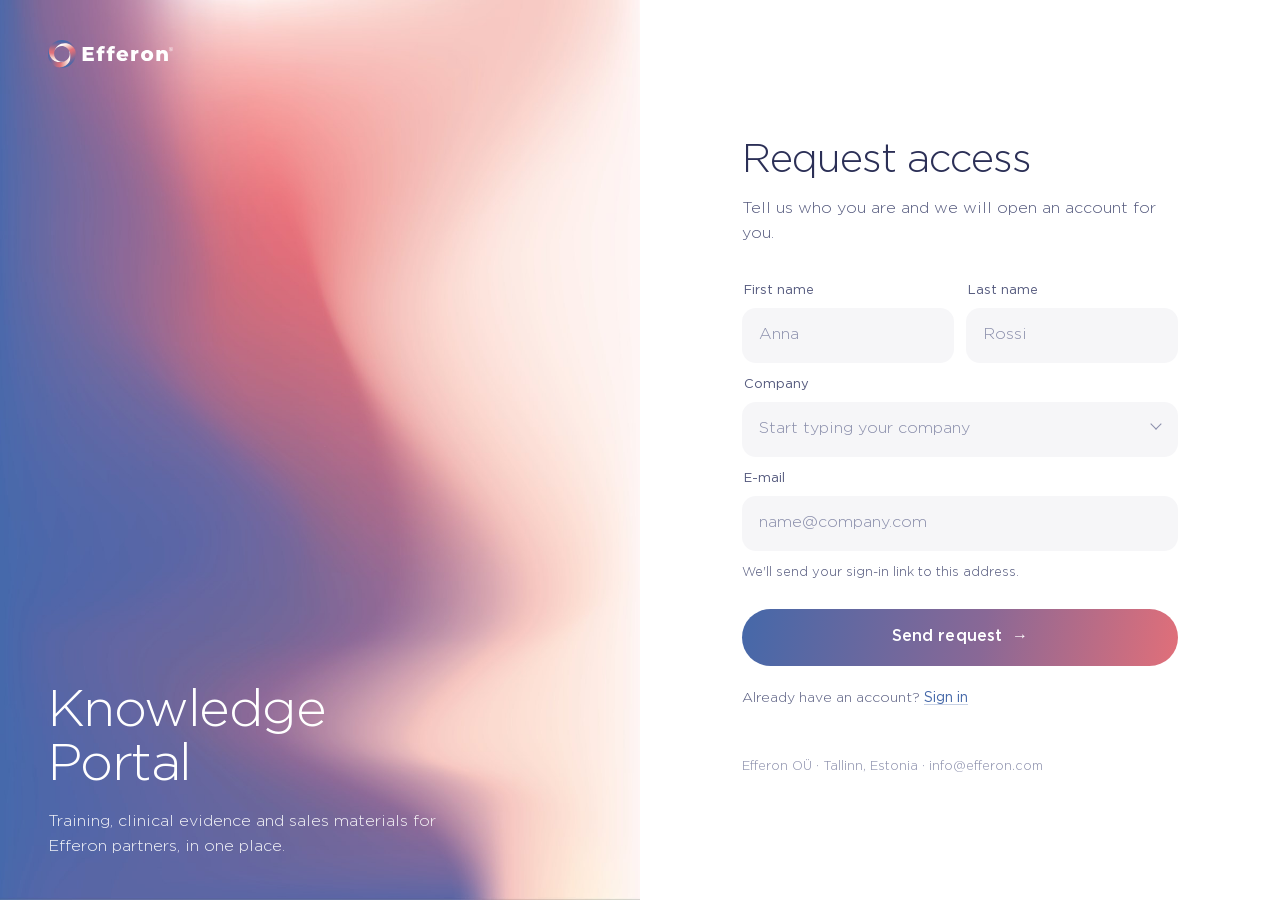
==== index.html @ 38ed892b "Label: E-mail (personal addresses are fine) Co-Authored-By: Claude Opus 5.5 (1M context) <noreply@an" ====
<!doctype html>
<html lang="en"><head><meta charset="utf-8"><meta name="viewport" content="width=device-width,initial-scale=1">
<title>Request access — Efferon Knowledge Portal</title><meta name="robots" content="noindex">
<link rel="stylesheet" href="common.css">
<link rel="icon" type="image/png" href="assets/icon.png">
<script>
  /* THE ONE THING TO SET: the Apps Script web app /exec URL. Empty = demo mode, nothing is sent. */
  window.EFR_ENDPOINT = "";
</script><style>
body{background:#fff}
.split{display:grid;grid-template-columns:minmax(0,1fr) minmax(0,1fr);min-height:100vh}
.art{position:relative;background:#4568a9 url("assets/gradient-flip.jpg") center/cover;color:#fff;padding:40px 48px;
  display:flex;flex-direction:column;justify-content:space-between;overflow:hidden}
.art .logo{align-self:flex-start}
.art h2{font-weight:300;font-size:52px;line-height:1.04;letter-spacing:-.03em;margin:0 0 18px;max-width:11ch}
.art p{font-weight:300;font-size:16px;margin:0;max-width:36ch;opacity:.92}
.side{display:flex;flex-direction:column;justify-content:center;padding:48px 8vw 32px}
#box{width:100%;max-width:440px}
.foot{font-size:12.5px;font-weight:300;color:var(--ink-3);margin:48px 0 0}
.foot a{text-decoration:none}
.btn{background:var(--grad)}
.side .alt{text-align:left}
@media(max-width:860px){.split{grid-template-columns:1fr;min-height:0}
  .art{min-height:280px;padding:24px 22px;background:linear-gradient(0deg,rgba(43,47,86,.38),rgba(43,47,86,0) 70%),#4568a9 url("assets/gradient-wide.jpg") center/cover}.art .logo{align-self:flex-start}
.art h2{font-size:34px}.logo{height:24px}
  .side{padding:36px 22px 28px}#box{max-width:none}}

.combo .chev{position:absolute;right:18px;top:45px;width:8px;height:8px;border-right:1.5px solid var(--ink-3);border-bottom:1.5px solid var(--ink-3);transform:rotate(45deg);pointer-events:none;transition:transform .2s var(--ease)}
.combo.open .chev{transform:translateY(4px) rotate(-135deg)}
.combo input#company{padding-right:44px}
.list{position:absolute;z-index:5;left:0;right:0;top:calc(100% + 6px);margin:0;padding:6px;list-style:none;background:#fff;
  border:1px solid var(--line);border-radius:16px;box-shadow:0 24px 48px -24px rgba(43,47,86,.35);max-height:292px;overflow:auto}
.list li{display:flex;align-items:baseline;justify-content:space-between;gap:14px;padding:11px 12px;border-radius:10px;cursor:pointer;font-size:15px}
.list li .c{font-size:12.5px;font-weight:300;color:var(--ink-3);white-space:nowrap;overflow:hidden;text-overflow:ellipsis;max-width:45%}
.list li[aria-selected="true"],.list li:hover{background:var(--fill)}
.list li.add{color:var(--blue);border-top:1px solid var(--line);border-radius:0 0 10px 10px;margin-top:4px;padding-top:13px}
.list li.add:first-child{border-top:0;margin-top:0;border-radius:10px}
.list li.empty{color:var(--ink-3);font-weight:300;cursor:default;background:none}
.list mark{background:none;color:inherit;font-weight:500}
.newtag{display:none;font-size:12.5px;font-weight:300;color:var(--ink-2);margin:7px 0 0 2px}
.combo.is-new .newtag{display:block}
</style></head><body><div class="split">
<aside class="art"><img class="logo" src="assets/logo-white.svg" alt="Efferon">
  <div><h2>Knowledge Portal</h2><p>Training, clinical evidence and sales materials for Efferon partners, in one place.</p></div></aside>
<main class="side"><section id="box"><form id="form" novalidate>
  <div class="trap" aria-hidden="true"><label for="hp">Leave empty</label><input id="hp" name="hp" tabindex="-1" autocomplete="off"></div>
  <h1 class="title">Request access</h1>
  <p class="lede">Tell us who you are and we will open an account for you.</p>
  <div class="row">
    <div class="f"><label for="first">First name</label><input id="first" name="first_name" required autocomplete="given-name" placeholder="Anna"></div>
    <div class="f"><label for="last">Last name</label><input id="last" name="last_name" required autocomplete="family-name" placeholder="Rossi"></div>
  </div>
  <div class="f combo" id="combo">
    <label for="company">Company</label>
    <input id="company" name="company" required autocomplete="off" placeholder="Start typing your company"
      role="combobox" aria-expanded="false" aria-controls="company-list" aria-autocomplete="list">
    <input type="hidden" name="company_listed" id="company_listed" value="">
    <span class="chev" aria-hidden="true"></span>
    <p class="newtag">New company &mdash; we'll add it to our list.</p>
    <ul class="list" id="company-list" role="listbox" hidden></ul>
  </div>
  <div class="f"><label for="email">E-mail</label><input id="email" name="email" type="email" required autocomplete="email" placeholder="name@company.com"></div>
  <p class="note">We'll send your sign-in link to this address.</p>
  <button class="btn" id="send" type="submit">Send request <span class="arr">&rarr;</span></button>
  <p class="err" role="alert">The request didn't reach us. Please try again in a minute, or write to <a href="mailto:info@efferon.com">info@efferon.com</a>.</p>
</form>
<div class="sent" role="status">
  <div class="tick"><svg viewBox="0 0 24 24" fill="none" stroke="#fff" stroke-width="2" stroke-linecap="round" stroke-linejoin="round"><path d="M5 12.5l4.5 4.5L19 7.5"/></svg></div>
  <h1 class="title">Thank you</h1>
  <p class="lede">We've received your request. Your sign-in link will arrive at the address you gave us &mdash; usually within one working day.</p>
</div><p class="alt">Already have an account? <a href="https://efferon.zendesk.com/hc/en-001">Sign in</a></p></section>
<p class="foot">Efferon O&Uuml; &middot; Tallinn, Estonia &middot; <a href="mailto:info@efferon.com">info@efferon.com</a></p></main></div>
<script>
(function () {
  var ENDPOINT = window.EFR_ENDPOINT;
  var form = document.getElementById("form"), box = document.getElementById("box"), btn = document.getElementById("send");
  form.addEventListener("input", function (e) { e.target.classList.remove("bad"); });
  form.addEventListener("submit", function (e) {
    e.preventDefault();
    var bad = [].filter.call(form.querySelectorAll("input[required]"), function (i) { return !i.checkValidity() || !i.value.trim(); });
    bad.forEach(function (i) { i.classList.add("bad"); });
    if (bad.length) { bad[0].focus(); return; }
    box.classList.remove("fail"); btn.disabled = true; btn.firstChild.nodeValue = "Sending… ";
    var data = {}; new FormData(form).forEach(function (v, k) { data[k] = String(v).trim(); });
    var done = function () { box.classList.add("done"); };
    if (!ENDPOINT) { setTimeout(done, 700); return; }
    // text/plain = a "simple" request, no CORS preflight (Apps Script cannot answer one).
    fetch(ENDPOINT, { method: "POST", headers: { "Content-Type": "text/plain;charset=utf-8" }, body: JSON.stringify(data) })
      .then(function (r) { return r.json(); })
      .then(function (res) { if (res && res.ok) done(); else throw 0; })
      .catch(function () { box.classList.add("fail"); btn.disabled = false; btn.firstChild.nodeValue = "Send request "; });
  });
})();
</script><script>
/* Company picker. The list comes from the Platform Access sheet via the Apps Script (GET ?list=companies),
   so it updates by itself whenever the sheet changes. DEMO below is used only while ENDPOINT is empty. */
(function () {
  var ENDPOINT = window.EFR_ENDPOINT;
  var DEMO = [{"name": "Medigroup Australia Pty Ltd", "country": "Australia"}, {"name": "Min Medical GmbH", "country": "Austria"}, {"name": "SaniMed EOD", "country": "Bulgaria"}, {"name": "Meditrade Ltd.", "country": "Czech Republic, Slovakia"}, {"name": "Efferon OÜ", "country": "Estonia, Latvia"}, {"name": "DIAMED medTEC GmbH", "country": "Germany"}, {"name": "Verma Drungs SA", "country": "Greece"}, {"name": "Medial Kft", "country": "Hungary"}, {"name": "Helmier Private Limited", "country": "India"}, {"name": "Systemedic Ltd.", "country": "Israel"}, {"name": "Gada Italia", "country": "Italy"}, {"name": "EXPERTS MED TRADING CO. L.L.C", "country": "Egypt, South Africa, UAE, Kuwait, Morocco, Libya, Oman, Qatar, Bahrain, Kingdom of Saudi Arabia"}, {"name": "US Pharmacy Systems INC", "country": "Panama, Costa Rica, Paraguay"}, {"name": "West Medical", "country": "Poland"}, {"name": "Smart Medical Solutions SRL", "country": "Romania, Moldova"}, {"name": "Medicon doo Dec", "country": "Serbia, Bosnia and Herzegovina, Montenegro"}, {"name": "Bertossi Co. Ltd.", "country": "Slovenia, Croatia, Cyprus"}, {"name": "7medikal", "country": "Turkey"}, {"name": "Minchoo JSC.", "country": "Vietnam"}, {"name": "NorrDia AB", "country": "United Kingdom, Ireland, Spain, Thailand, Colombia"}, {"name": "Marg Pharm", "country": "Armenia"}, {"name": "MayaMed", "country": "Georgia"}, {"name": "Litfarma", "country": "Lithuania"}, {"name": "Sanovie", "country": "Brazil"}];
  var box = document.getElementById("combo"), input = document.getElementById("company"),
      listed = document.getElementById("company_listed"), ul = document.getElementById("company-list");
  var all = [], active = -1, items = [];
  function norm(s) { return s.toLowerCase().normalize("NFD").replace(/[\u0300-\u036f]/g, "").replace(/[^a-z0-9]+/g, " ").trim(); }
  function esc(s) { return s.replace(/[&<>"]/g, function (c) { return {"&":"&amp;","<":"&lt;",">":"&gt;",'"':"&quot;"}[c]; }); }
  function hi(name, q) {
    if (!q) return esc(name);
    var i = name.toLowerCase().indexOf(q.toLowerCase());
    return i < 0 ? esc(name) : esc(name.slice(0, i)) + "<mark>" + esc(name.slice(i, i + q.length)) + "</mark>" + esc(name.slice(i + q.length));
  }
  function load(list) {
    var seen = {};   // one entry per company, even when the sheet has it on two rows (NorrDia)
    all = list.filter(function (c) { var k = norm(c.name); if (!k || seen[k]) return false; seen[k] = 1; return true; })
              .sort(function (a, b) { return a.name.localeCompare(b.name); });
  }
  function render() {
    var q = input.value.trim(), nq = norm(q);
    var hits = all.filter(function (c) { return !nq || norm(c.name).indexOf(nq) >= 0 || norm(c.country).indexOf(nq) >= 0; });
    var exact = all.some(function (c) { return norm(c.name) === nq; });
    items = hits.map(function (c) { return { name: c.name, html: '<span>' + hi(c.name, q) + '</span><span class="c">' + esc(c.country) + '</span>' }; });
    if (q && !exact) items.push({ name: q, isNew: true, html: '+ Add &ldquo;' + esc(q) + '&rdquo; as a new company' });
    ul.innerHTML = items.length ? items.map(function (it, i) {
      return '<li role="option" id="opt' + i + '" class="' + (it.isNew ? "add" : "") + '" aria-selected="' + (i === active) + '">' + it.html + '</li>';
    }).join("") : '<li class="empty">Type your company name</li>';
  }
  function open() { if (box.classList.contains("open")) return; box.classList.add("open"); ul.hidden = false; input.setAttribute("aria-expanded", "true"); }
  function close() { box.classList.remove("open"); ul.hidden = true; input.setAttribute("aria-expanded", "false"); active = -1; }
  function pick(it) {
    input.value = it.name; listed.value = it.isNew ? "no" : "yes";
    box.classList.toggle("is-new", !!it.isNew); input.classList.remove("bad"); close();
  }
  function commitTyped() {   // typed without choosing: treat an exact name as listed, anything else as new
    var nq = norm(input.value); if (!nq) { listed.value = ""; box.classList.remove("is-new"); return; }
    var m = all.filter(function (c) { return norm(c.name) === nq; })[0];
    pick(m ? { name: m.name } : { name: input.value.trim(), isNew: true });
  }
  input.addEventListener("focus", function () { active = -1; render(); open(); });
  input.addEventListener("input", function () { listed.value = ""; box.classList.remove("is-new"); active = -1; render(); open(); });
  input.addEventListener("keydown", function (e) {
    if (e.key === "ArrowDown" || e.key === "ArrowUp") {
      e.preventDefault(); open(); if (!items.length) return;
      active = (active + (e.key === "ArrowDown" ? 1 : -1) + items.length) % items.length; render();
      input.setAttribute("aria-activedescendant", "opt" + active);
      var el = document.getElementById("opt" + active); if (el) el.scrollIntoView({ block: "nearest" });
    } else if (e.key === "Enter" && box.classList.contains("open") && active >= 0) { e.preventDefault(); pick(items[active]); }
    else if (e.key === "Escape") { close(); }
  });
  ul.addEventListener("mousedown", function (e) {   // mousedown beats the input's blur
    var li = e.target.closest("li[role=option]"); if (!li) return;
    e.preventDefault(); pick(items[+li.id.slice(3)]);
  });
  input.addEventListener("blur", function () { setTimeout(function () { if (box.classList.contains("open")) { close(); commitTyped(); } }, 0); });
  load(DEMO);
  if (ENDPOINT) fetch(ENDPOINT + "?list=companies").then(function (r) { return r.json(); })
    .then(function (res) { if (res && res.companies && res.companies.length) load(res.companies); }).catch(function () {});
})();
</script></body></html>
---- common.css ----
/* Shared type + form system for the request-access variants.
   Brand: Gotham Pro (300/400/500 only), navy ink, brandbook gradient image. */
@font-face{font-family:"Gotham Pro";src:url("assets/gothampro_light.ttf") format("truetype");font-weight:300;font-display:swap}
@font-face{font-family:"Gotham Pro";src:url("assets/gothampro.ttf") format("truetype");font-weight:400;font-display:swap}
@font-face{font-family:"Gotham Pro";src:url("assets/gothampro_medium.ttf") format("truetype");font-weight:500;font-display:swap}

:root{
  --ink:#2b2f56; --ink-2:#555a7e; --ink-3:#8a8eab;
  --blue:#4568a9; --violet:#896896; --coral:#e16f79;
  --line:rgba(43,47,86,.12); --fill:rgba(43,47,86,.045);
  --grad:linear-gradient(100deg,#4568a9 0%,#896896 55%,#e16f79 100%);
  --ease:cubic-bezier(.22,.9,.28,1);
}
*{box-sizing:border-box}
html,body{margin:0}
body{font-family:"Gotham Pro",-apple-system,BlinkMacSystemFont,"Segoe UI",Helvetica,Arial,sans-serif;
  font-weight:400;color:var(--ink);background:#f6f5f9;-webkit-font-smoothing:antialiased;line-height:1.55}
a{color:inherit}

.logo{display:block;height:28px;width:auto}

.title{font-weight:300;font-size:40px;line-height:1.1;letter-spacing:-.025em;margin:0 0 14px}
.lede{font-weight:300;font-size:16px;color:var(--ink-2);margin:0 0 34px;max-width:40ch}
@media(max-width:520px){.title{font-size:32px}.lede{font-size:15px;margin-bottom:28px}}

.row{display:flex;gap:12px}
@media(max-width:430px){.row{flex-direction:column;gap:0}}
.f{flex:1;margin:0 0 12px;position:relative}
.f label{display:block;font-size:13px;font-weight:400;color:var(--ink-2);margin:0 0 7px;padding-left:2px}
.f input{width:100%;font:inherit;font-size:16px;font-weight:400;color:var(--ink);
  background:var(--fill);border:1px solid transparent;border-radius:14px;padding:14px 16px;outline:none;
  transition:border-color .2s var(--ease),background .2s var(--ease),box-shadow .2s var(--ease)}
.f input::placeholder{color:var(--ink-3);font-weight:300}
.f input:hover{background:rgba(43,47,86,.065)}
.f input:focus{background:#fff;border-color:rgba(69,104,169,.45);box-shadow:0 0 0 4px rgba(69,104,169,.10)}
.f input.bad{border-color:rgba(225,111,121,.7)}

.note{font-size:13px;font-weight:300;color:var(--ink-2);margin:10px 0 26px}
.btn{display:inline-flex;align-items:center;justify-content:center;gap:10px;width:100%;cursor:pointer;
  font:inherit;font-size:16px;font-weight:500;letter-spacing:.005em;color:#fff;border:0;border-radius:999px;
  padding:16px 28px;background:var(--ink);transition:transform .2s var(--ease),opacity .2s,box-shadow .2s var(--ease)}
.btn:hover{transform:translateY(-1px)}
.btn[disabled]{opacity:.6;cursor:progress;transform:none}
.btn .arr{transition:transform .2s var(--ease)}
.btn:hover .arr{transform:translateX(3px)}
.err{display:none;font-size:13px;color:#b8434f;margin:14px 0 0}
.fail .err{display:block}
.alt{font-size:14px;font-weight:300;color:var(--ink-2);margin:22px 0 0;text-align:center}
.alt a{font-weight:400;color:var(--blue);text-decoration:none;border-bottom:1px solid rgba(69,104,169,.3)}

.trap{position:absolute;left:-9999px;width:1px;height:1px;overflow:hidden}
.sent{display:none}
.done form{display:none}
.done .sent{display:block;animation:rise .5s var(--ease)}
.sent .tick{width:56px;height:56px;border-radius:50%;background:var(--grad);display:flex;align-items:center;
  justify-content:center;margin:0 0 26px}
.sent .tick svg{width:24px;height:24px}
@keyframes rise{from{opacity:0;transform:translateY(8px)}to{opacity:1;transform:none}}
@media(prefers-reduced-motion:reduce){*{animation:none!important;transition:none!important}}
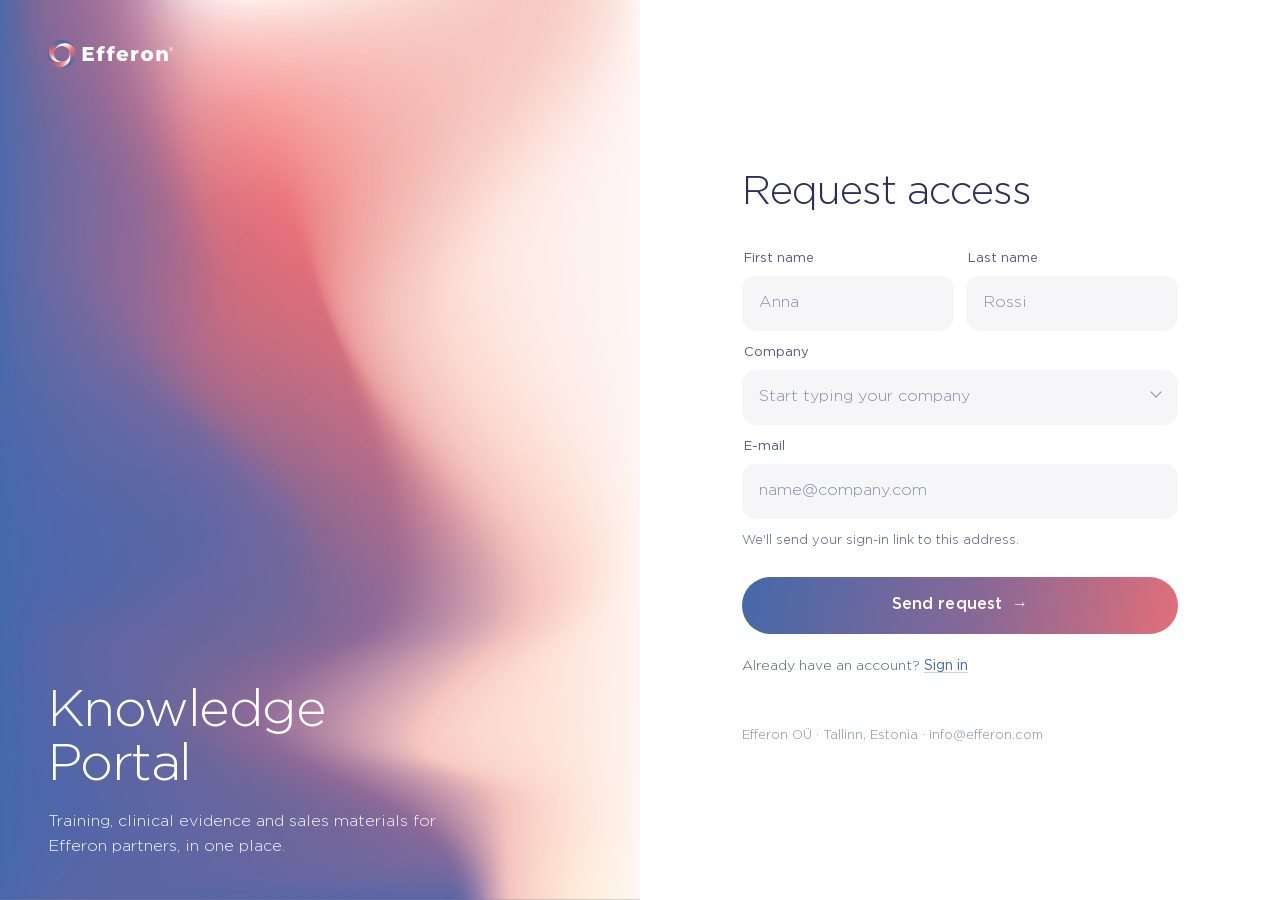
==== commit 0f303f22: "Form: drop the lede line under the title Co-Authored-By: Claude Opus 5.5 (1M context) <noreply@anthr" ====
--- a/index.html
+++ b/index.html
@@ -5,7 +5,7 @@
 <link rel="icon" type="image/png" href="assets/icon.png">
 <script>
   /* THE ONE THING TO SET: the Apps Script web app /exec URL. Empty = demo mode, nothing is sent. */
-  window.EFR_ENDPOINT = "";
+  window.EFR_ENDPOINT = "https://script.google.com/macros/s/AKfycbwA4R2Y06yrpZUM4Wtc3-V6UMPT6LS720yBnp18t4ugmkj6N6WC5tId-gXbaFoqSQMUMw/exec";
 </script><style>
 body{background:#fff}
 .split{display:grid;grid-template-columns:minmax(0,1fr) minmax(0,1fr);min-height:100vh}
@@ -20,6 +20,8 @@
 .foot a{text-decoration:none}
 .btn{background:var(--grad)}
 .side .alt{text-align:left}
+#form .title{margin-bottom:34px}
+@media(max-width:860px){#form .title{margin-bottom:26px}}
 @media(max-width:860px){.split{grid-template-columns:1fr;min-height:0}
   .art{min-height:280px;padding:24px 22px;background:linear-gradient(0deg,rgba(43,47,86,.38),rgba(43,47,86,0) 70%),#4568a9 url("assets/gradient-wide.jpg") center/cover}.art .logo{align-self:flex-start}
 .art h2{font-size:34px}.logo{height:24px}
@@ -45,7 +47,7 @@
 <main class="side"><section id="box"><form id="form" novalidate>
   <div class="trap" aria-hidden="true"><label for="hp">Leave empty</label><input id="hp" name="hp" tabindex="-1" autocomplete="off"></div>
   <h1 class="title">Request access</h1>
-  <p class="lede">Tell us who you are and we will open an account for you.</p>
+  
   <div class="row">
     <div class="f"><label for="first">First name</label><input id="first" name="first_name" required autocomplete="given-name" placeholder="Anna"></div>
     <div class="f"><label for="last">Last name</label><input id="last" name="last_name" required autocomplete="family-name" placeholder="Rossi"></div>
@@ -66,8 +68,8 @@
 </form>
 <div class="sent" role="status">
   <div class="tick"><svg viewBox="0 0 24 24" fill="none" stroke="#fff" stroke-width="2" stroke-linecap="round" stroke-linejoin="round"><path d="M5 12.5l4.5 4.5L19 7.5"/></svg></div>
-  <h1 class="title">Thank you</h1>
-  <p class="lede">We've received your request. Your sign-in link will arrive at the address you gave us &mdash; usually within one working day.</p>
+  <h1 class="title" id="sent-title">Thank you</h1>
+  <p class="lede" id="sent-text">We've received your request and will review it. You'll get a sign-in e-mail at the address you gave us, usually within one working day.</p>
 </div><p class="alt">Already have an account? <a href="https://efferon.zendesk.com/hc/en-001">Sign in</a></p></section>
 <p class="foot">Efferon O&Uuml; &middot; Tallinn, Estonia &middot; <a href="mailto:info@efferon.com">info@efferon.com</a></p></main></div>
 <script>
@@ -75,20 +77,70 @@
   var ENDPOINT = window.EFR_ENDPOINT;
   var form = document.getElementById("form"), box = document.getElementById("box"), btn = document.getElementById("send");
   form.addEventListener("input", function (e) { e.target.classList.remove("bad"); });
+  function rid() {
+    var a = new Uint8Array(12), s = "";
+    (window.crypto || window.msCrypto).getRandomValues(a);
+    for (var i = 0; i < a.length; i++) s += ("0" + a[i].toString(16)).slice(-2);
+    return s;
+  }
   form.addEventListener("submit", function (e) {
     e.preventDefault();
+    var em0 = document.getElementById("email");   /* clean before the browser judges it: iOS can slip in invisible characters */
+    em0.value = em0.value.replace(/[\u200B-\u200D\u2060\uFEFF]/g, "").replace(/\u00A0/g, " ").trim();
     var bad = [].filter.call(form.querySelectorAll("input[required]"), function (i) { return !i.checkValidity() || !i.value.trim(); });
     bad.forEach(function (i) { i.classList.add("bad"); });
     if (bad.length) { bad[0].focus(); return; }
     box.classList.remove("fail"); btn.disabled = true; btn.firstChild.nodeValue = "Sending… ";
     var data = {}; new FormData(form).forEach(function (v, k) { data[k] = String(v).trim(); });
-    var done = function () { box.classList.add("done"); };
+    data.email = (data.email || "").replace(/[\u200B-\u200D\u2060\uFEFF]/g, "").replace(/\u00A0/g, " ").trim();
+    var TEXT = {
+      granted: ["Check your inbox", "Your account is ready. An e-mail from Efferon Knowledge Portal is on its way to " +
+                "<b></b> &mdash; open it to set your password. It can take a few minutes; please check the spam folder too."],
+      exists:  ["You already have an account", "This address is already registered on the portal. " +
+                "<a href=\"https://efferon.zendesk.com/hc/en-001\">Sign in</a> &mdash; or use &ldquo;Forgot password&rdquo; on the sign-in page if you need a new one."]
+    };
+    var done = function (result) {
+      var t = TEXT[result];
+      if (t) {
+        document.getElementById("sent-title").textContent = t[0];
+        var p = document.getElementById("sent-text"); p.innerHTML = t[1];
+        var b = p.querySelector("b"); if (b) b.textContent = data.email;
+      }
+      box.classList.add("done");
+    };
     if (!ENDPOINT) { setTimeout(done, 700); return; }
+    /* Apps Script answers in 1-3 s most of the time, but now and then takes 20-40 s, or the answer is lost on a
+       phone network even though the row WAS written. So the request carries a random receipt id, and if the answer
+       is slow or fails the page asks the script whether that receipt arrived. "It didn't reach us" is shown only
+       when, two minutes on, the script still has no record of it. A retry is always safe: repeats of one e-mail
+       fold into one row. */
+    data.rid = rid();
+    var finished = false, polling = false, t0 = Date.now(), timers = [];
+    var later = function (fn, ms) { timers.push(setTimeout(fn, ms)); };
+    var finish = function (fn) { if (finished) return; finished = true; timers.forEach(clearTimeout); fn(); };
+    var reset = function () { btn.disabled = false; btn.firstChild.nodeValue = "Send request "; };
+    var fail = function () { finish(function () { box.classList.add("fail"); reset(); }); };
+    later(function () { btn.firstChild.nodeValue = "Still sending, a few more seconds\u2026 "; }, 5000);
+    later(function () { btn.firstChild.nodeValue = "Almost there, confirming\u2026 "; }, 20000);
+    var poll = function () {
+      if (finished) return;
+      if (Date.now() - t0 > 120000) return fail();
+      fetch(ENDPOINT + "?receipt=" + data.rid).then(function (r) { return r.json(); })
+        .then(function (res) { if (res && res.received) finish(function () { done(res.result); }); else later(poll, 4000); })
+        .catch(function () { later(poll, 4000); });
+    };
+    var startPolling = function (ms) { if (polling) return; polling = true; later(poll, ms); };
+    later(function () { startPolling(0); }, 12000);   /* the answer is late: start asking */
     // text/plain = a "simple" request, no CORS preflight (Apps Script cannot answer one).
     fetch(ENDPOINT, { method: "POST", headers: { "Content-Type": "text/plain;charset=utf-8" }, body: JSON.stringify(data) })
       .then(function (r) { return r.json(); })
-      .then(function (res) { if (res && res.ok) done(); else throw 0; })
-      .catch(function () { box.classList.add("fail"); btn.disabled = false; btn.firstChild.nodeValue = "Send request "; });
+      .then(function (res) {
+        if (res && res.ok) return finish(function () { done(res.result); });
+        if (res && res.error === "email") return finish(function () { var em = document.getElementById("email"); em.classList.add("bad"); em.focus(); reset(); });
+        if (res && res.error) return fail();   /* a definite no from the script */
+        throw 0;
+      })
+      .catch(function () { if (!finished) startPolling(1500); });   /* lost answer: ask about the receipt instead */
   });
 })();
 </script><script>
@@ -142,6 +194,7 @@
       input.setAttribute("aria-activedescendant", "opt" + active);
       var el = document.getElementById("opt" + active); if (el) el.scrollIntoView({ block: "nearest" });
     } else if (e.key === "Enter" && box.classList.contains("open") && active >= 0) { e.preventDefault(); pick(items[active]); }
+    else if (e.key === "Enter") { close(); commitTyped(); }   /* then the form submits with the company settled */
     else if (e.key === "Escape") { close(); }
   });
   ul.addEventListener("mousedown", function (e) {   // mousedown beats the input's blur
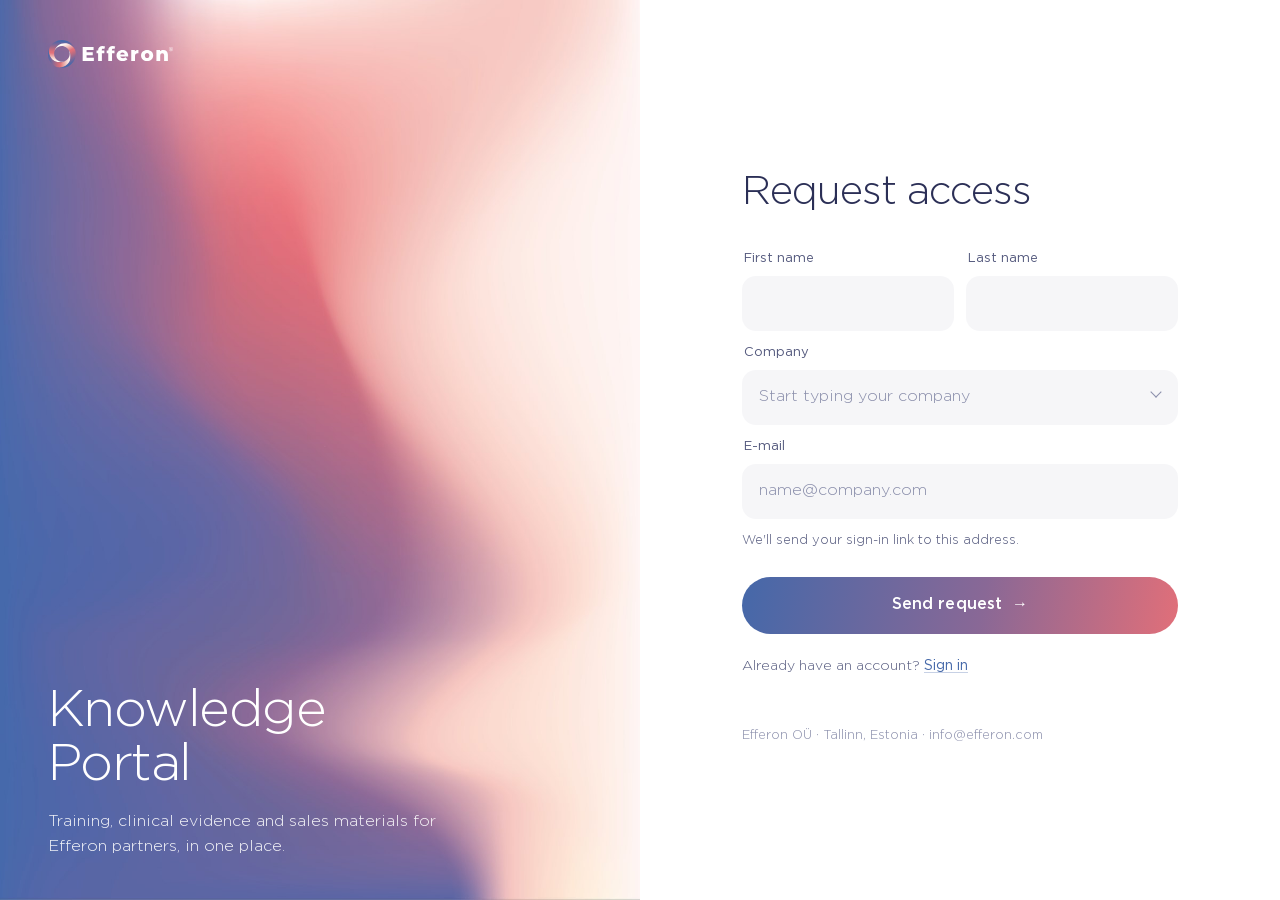
==== commit 9801376c: "Form on phones: field messages, e-mail check on blur, error scrolled into view, landscape fits, shor" ====
--- a/index.html
+++ b/index.html
@@ -22,6 +22,16 @@
 .side .alt{text-align:left}
 #form .title{margin-bottom:34px}
 @media(max-width:860px){#form .title{margin-bottom:26px}}
+.fmsg{display:none;font-size:12.5px;color:#b8434f;margin:6px 0 0 2px}
+.f.has-msg .fmsg{display:block}
+#send{white-space:nowrap}
+.done ~ .alt,.done .alt{display:none}
+/* phone in landscape: the gradient must not eat the whole first screen */
+@media(max-width:960px) and (max-height:500px) and (orientation:landscape){
+  .split{grid-template-columns:1fr;min-height:0}
+  .art{min-height:0!important;padding:14px 22px!important}
+  .art h2,.art p{display:none}
+  .side{padding:22px 22px 24px}}
 @media(max-width:860px){.split{grid-template-columns:1fr;min-height:0}
   .art{min-height:280px;padding:24px 22px;background:linear-gradient(0deg,rgba(43,47,86,.38),rgba(43,47,86,0) 70%),#4568a9 url("assets/gradient-wide.jpg") center/cover}.art .logo{align-self:flex-start}
 .art h2{font-size:34px}.logo{height:24px}
@@ -49,8 +59,8 @@
   <h1 class="title">Request access</h1>
   
   <div class="row">
-    <div class="f"><label for="first">First name</label><input id="first" name="first_name" required autocomplete="given-name" placeholder="Anna"></div>
-    <div class="f"><label for="last">Last name</label><input id="last" name="last_name" required autocomplete="family-name" placeholder="Rossi"></div>
+    <div class="f"><label for="first">First name</label><input id="first" name="first_name" required autocomplete="given-name"><p class="fmsg">Please enter your first name.</p></div>
+    <div class="f"><label for="last">Last name</label><input id="last" name="last_name" required autocomplete="family-name"><p class="fmsg">Please enter your last name.</p></div>
   </div>
   <div class="f combo" id="combo">
     <label for="company">Company</label>
@@ -59,9 +69,10 @@
     <input type="hidden" name="company_listed" id="company_listed" value="">
     <span class="chev" aria-hidden="true"></span>
     <p class="newtag">New company &mdash; we'll add it to our list.</p>
+    <p class="fmsg">Please choose your company, or type its name.</p>
     <ul class="list" id="company-list" role="listbox" hidden></ul>
   </div>
-  <div class="f"><label for="email">E-mail</label><input id="email" name="email" type="email" required autocomplete="email" placeholder="name@company.com"></div>
+  <div class="f"><label for="email">E-mail</label><input id="email" name="email" type="email" required autocomplete="email" placeholder="name@company.com"><p class="fmsg" id="email-msg">Please enter a valid e-mail address, like name@company.com.</p></div>
   <p class="note">We'll send your sign-in link to this address.</p>
   <button class="btn" id="send" type="submit">Send request <span class="arr">&rarr;</span></button>
   <p class="err" role="alert">The request didn't reach us. Please try again in a minute, or write to <a href="mailto:info@efferon.com">info@efferon.com</a>.</p>
@@ -76,7 +87,13 @@
 (function () {
   var ENDPOINT = window.EFR_ENDPOINT;
   var form = document.getElementById("form"), box = document.getElementById("box"), btn = document.getElementById("send");
-  form.addEventListener("input", function (e) { e.target.classList.remove("bad"); });
+  form.addEventListener("input", function (e) { e.target.classList.remove("bad"); var f = e.target.closest(".f"); if (f) f.classList.remove("has-msg"); });
+  /* tell people about a mistyped e-mail as soon as they leave the field, not only on submit */
+  document.getElementById("email").addEventListener("blur", function () {
+    var el = this; el.value = el.value.replace(/[\u200B-\u200D\u2060\uFEFF]/g, "").replace(/\u00A0/g, " ").trim();
+    var ok = !el.value || el.checkValidity();
+    el.classList.toggle("bad", !ok); el.closest(".f").classList.toggle("has-msg", !ok);
+  });
   function rid() {
     var a = new Uint8Array(12), s = "";
     (window.crypto || window.msCrypto).getRandomValues(a);
@@ -88,8 +105,8 @@
     var em0 = document.getElementById("email");   /* clean before the browser judges it: iOS can slip in invisible characters */
     em0.value = em0.value.replace(/[\u200B-\u200D\u2060\uFEFF]/g, "").replace(/\u00A0/g, " ").trim();
     var bad = [].filter.call(form.querySelectorAll("input[required]"), function (i) { return !i.checkValidity() || !i.value.trim(); });
-    bad.forEach(function (i) { i.classList.add("bad"); });
-    if (bad.length) { bad[0].focus(); return; }
+    bad.forEach(function (i) { i.classList.add("bad"); i.closest(".f").classList.add("has-msg"); });
+    if (bad.length) { bad[0].focus(); bad[0].closest(".f").scrollIntoView({ block: "center", behavior: "smooth" }); return; }
     box.classList.remove("fail"); btn.disabled = true; btn.firstChild.nodeValue = "Sending… ";
     var data = {}; new FormData(form).forEach(function (v, k) { data[k] = String(v).trim(); });
     data.email = (data.email || "").replace(/[\u200B-\u200D\u2060\uFEFF]/g, "").replace(/\u00A0/g, " ").trim();
@@ -119,9 +136,9 @@
     var later = function (fn, ms) { timers.push(setTimeout(fn, ms)); };
     var finish = function (fn) { if (finished) return; finished = true; timers.forEach(clearTimeout); fn(); };
     var reset = function () { btn.disabled = false; btn.firstChild.nodeValue = "Send request "; };
-    var fail = function () { finish(function () { box.classList.add("fail"); reset(); }); };
-    later(function () { btn.firstChild.nodeValue = "Still sending, a few more seconds\u2026 "; }, 5000);
-    later(function () { btn.firstChild.nodeValue = "Almost there, confirming\u2026 "; }, 20000);
+    var fail = function () { finish(function () { box.classList.add("fail"); reset(); var er = box.querySelector(".err"); if (er) er.scrollIntoView({ block: "center", behavior: "smooth" }); }); };
+    later(function () { btn.firstChild.nodeValue = "Still sending\u2026 "; }, 5000);
+    later(function () { btn.firstChild.nodeValue = "Confirming\u2026 "; }, 20000);
     var poll = function () {
       if (finished) return;
       if (Date.now() - t0 > 120000) return fail();
@@ -136,7 +153,7 @@
       .then(function (r) { return r.json(); })
       .then(function (res) {
         if (res && res.ok) return finish(function () { done(res.result); });
-        if (res && res.error === "email") return finish(function () { var em = document.getElementById("email"); em.classList.add("bad"); em.focus(); reset(); });
+        if (res && res.error === "email") return finish(function () { var em = document.getElementById("email"); em.classList.add("bad"); em.closest(".f").classList.add("has-msg"); em.focus(); reset(); });
         if (res && res.error) return fail();   /* a definite no from the script */
         throw 0;
       })
@@ -174,7 +191,18 @@
       return '<li role="option" id="opt' + i + '" class="' + (it.isNew ? "add" : "") + '" aria-selected="' + (i === active) + '">' + it.html + '</li>';
     }).join("") : '<li class="empty">Type your company name</li>';
   }
-  function open() { if (box.classList.contains("open")) return; box.classList.add("open"); ul.hidden = false; input.setAttribute("aria-expanded", "true"); }
+  function fitList() {   /* phones: keep the list above the on-screen keyboard */
+    var vv = window.visualViewport; if (!vv) return;
+    var top = input.getBoundingClientRect().bottom + 6;
+    ul.style.maxHeight = Math.max(160, Math.min(292, vv.height - top - 12)) + "px";
+  }
+  function open() {
+    if (box.classList.contains("open")) return; box.classList.add("open"); ul.hidden = false; input.setAttribute("aria-expanded", "true");
+    if (window.matchMedia("(max-width: 860px)").matches) {
+      setTimeout(function () { box.scrollIntoView({ block: "start", behavior: "smooth" }); setTimeout(fitList, 350); }, 250);
+    }
+  }
+  if (window.visualViewport) window.visualViewport.addEventListener("resize", function () { if (box.classList.contains("open")) fitList(); });
   function close() { box.classList.remove("open"); ul.hidden = true; input.setAttribute("aria-expanded", "false"); active = -1; }
   function pick(it) {
     input.value = it.name; listed.value = it.isNew ? "no" : "yes";
